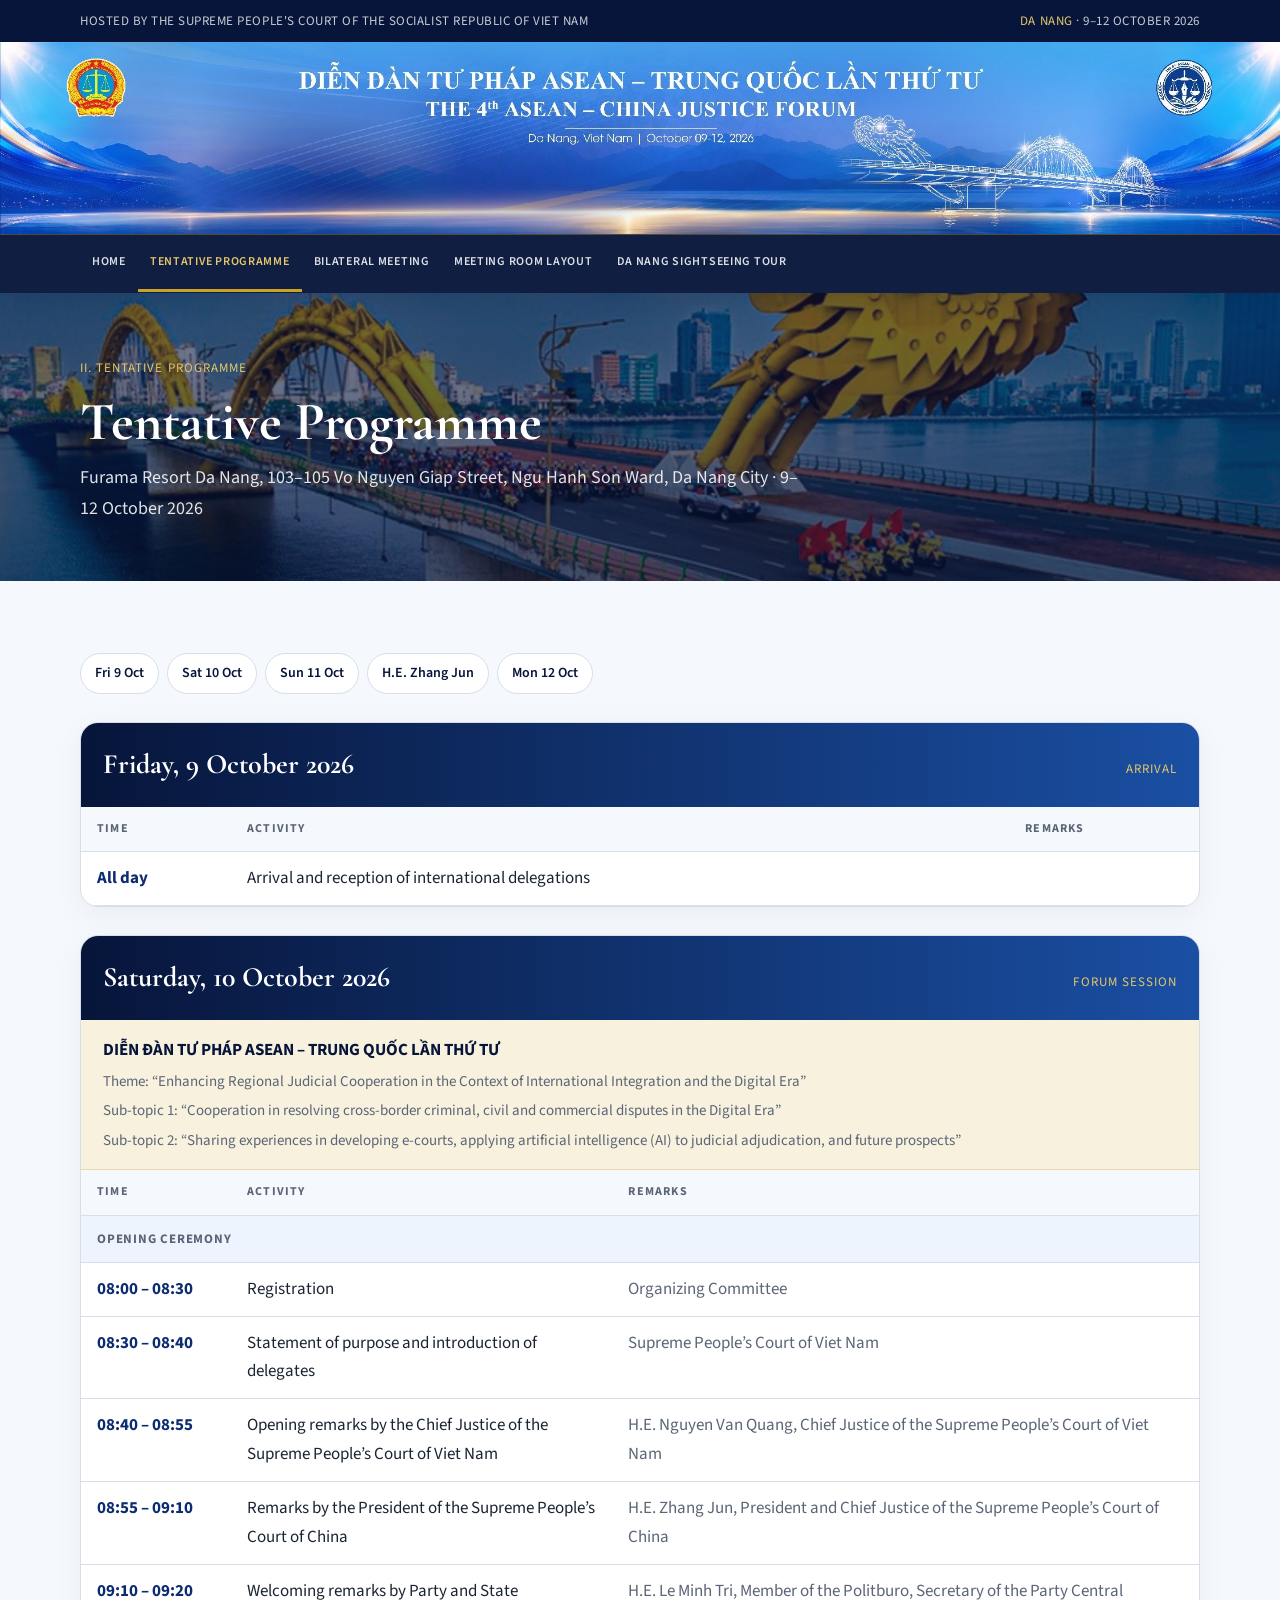
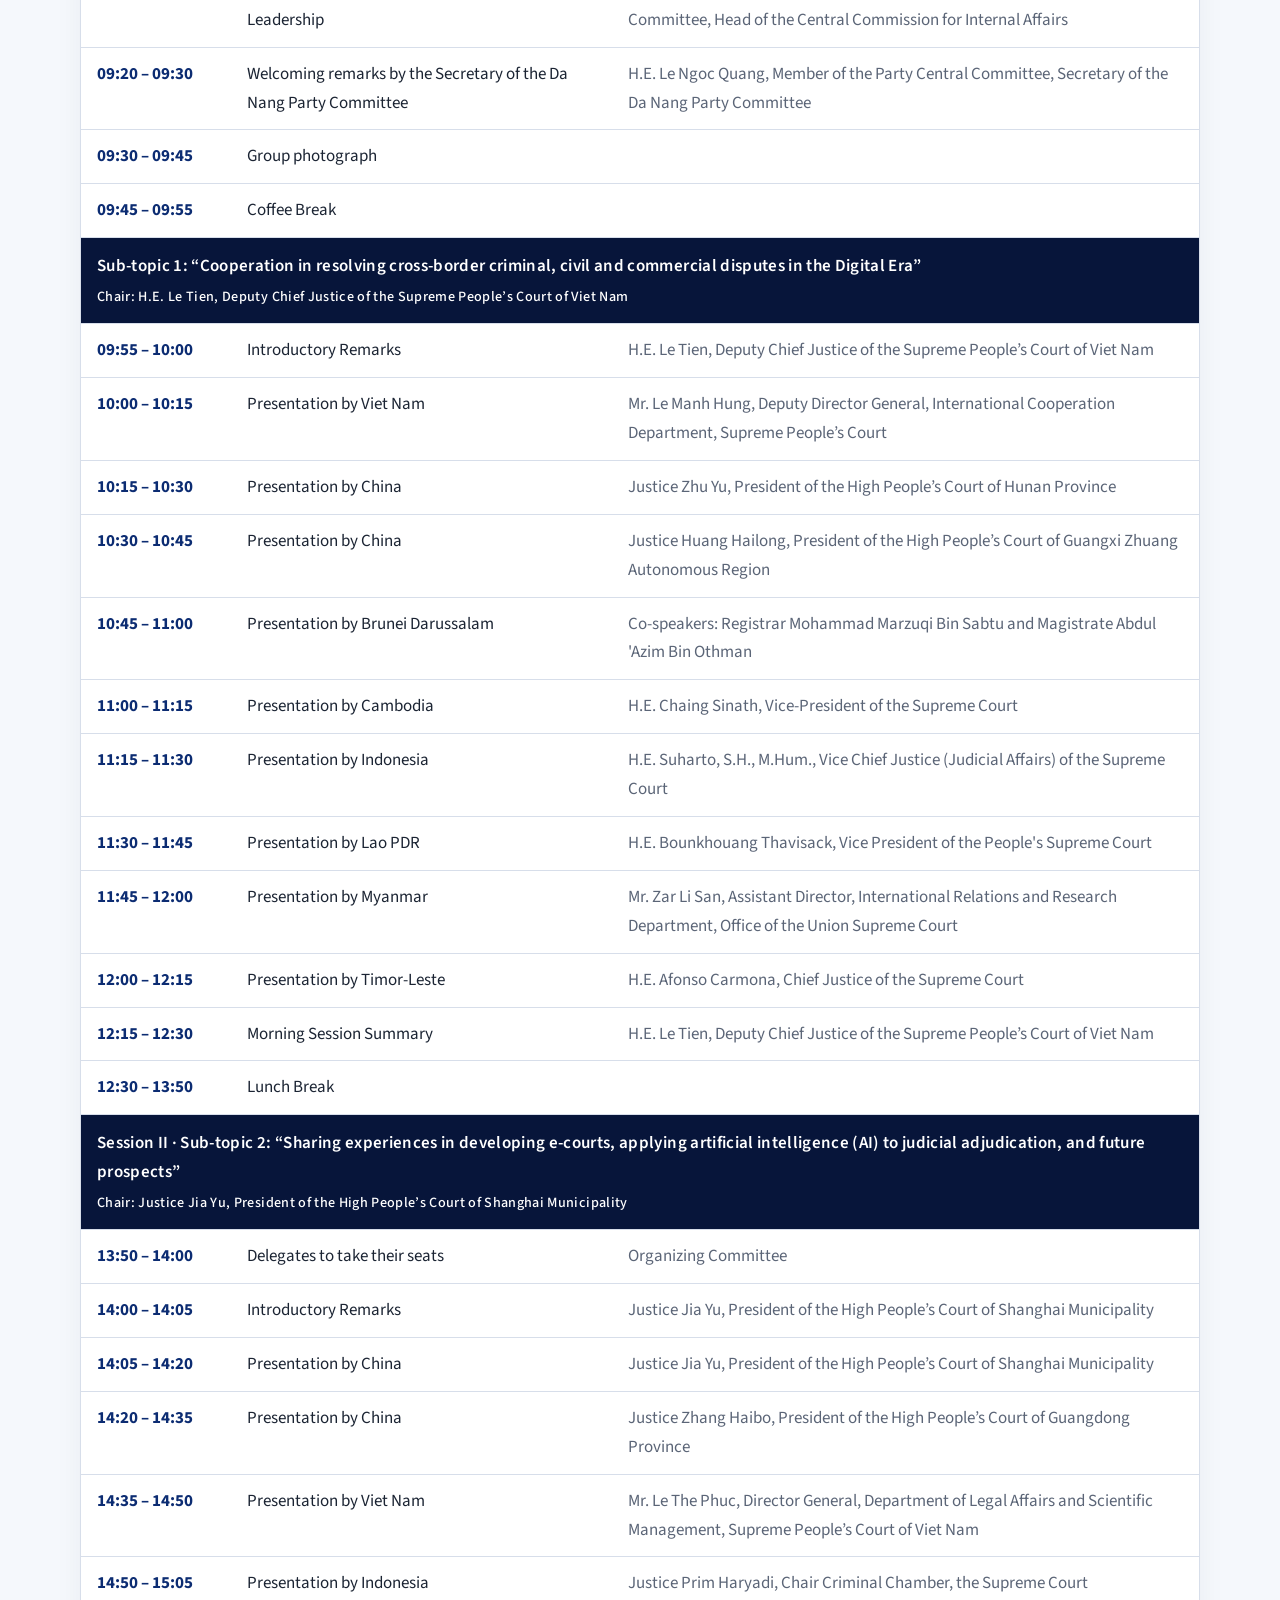
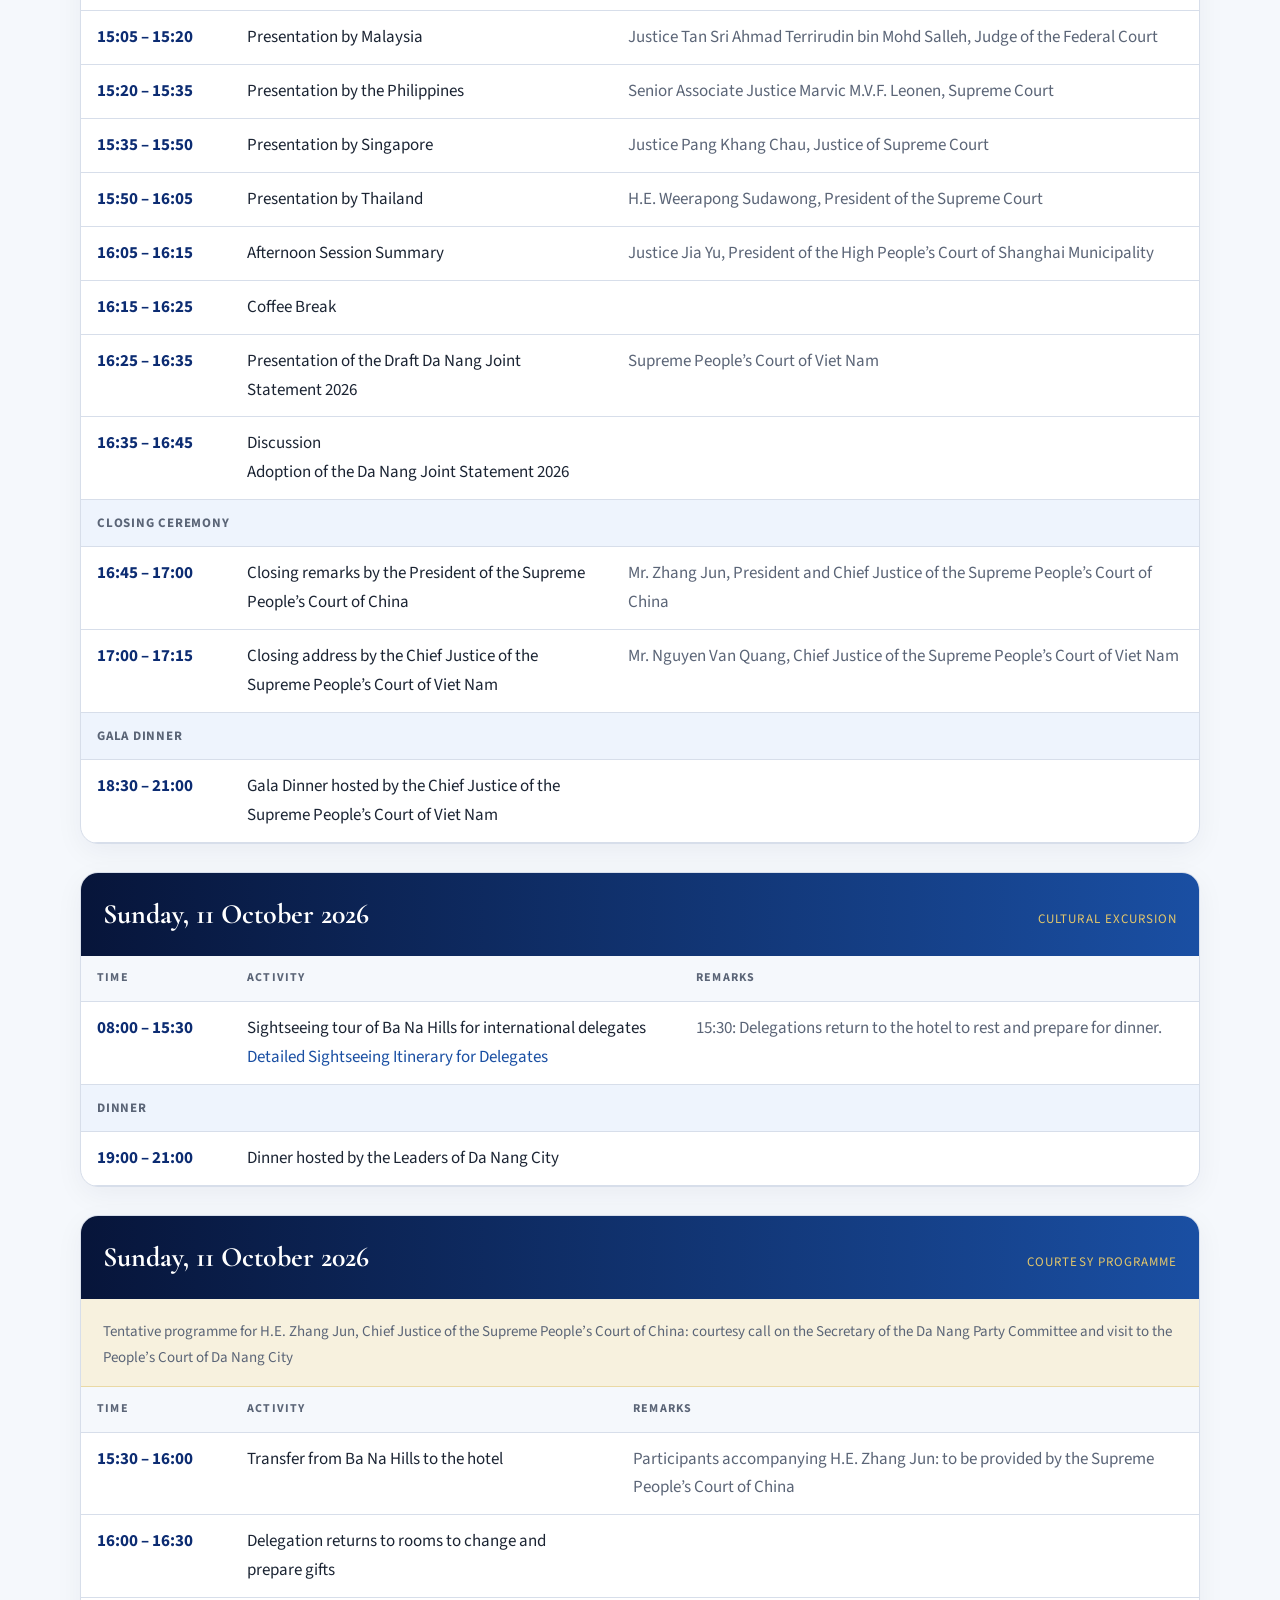
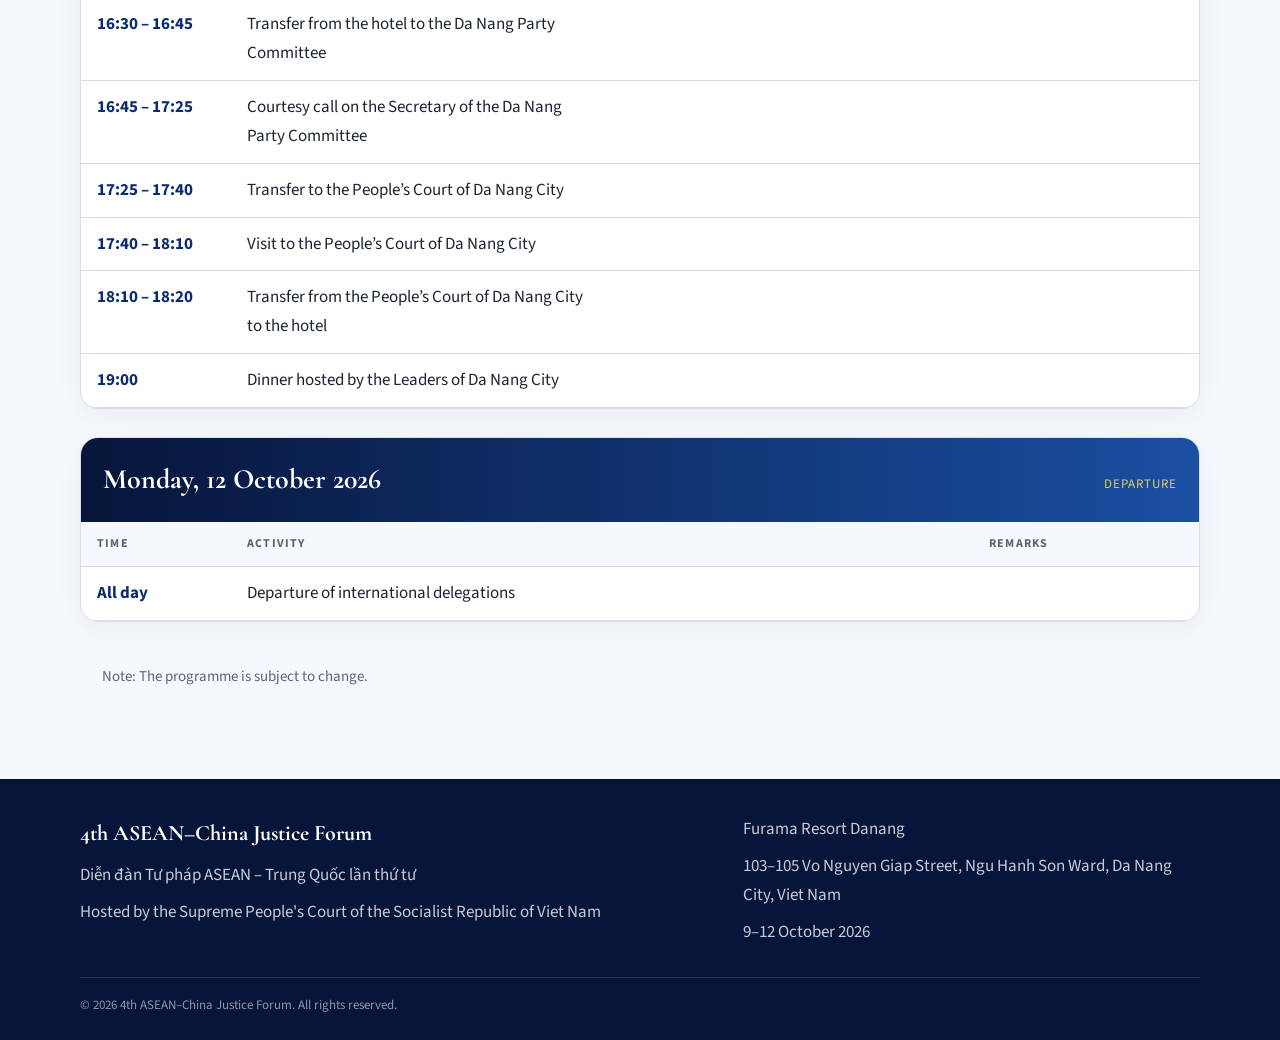
==== programme.html @ b916c9f0 "first git" ====
<!DOCTYPE html>
<html lang="en">

<head>
    <meta charset="UTF-8">
    <meta name="viewport" content="width=device-width, initial-scale=1.0">
    <title>Tentative Programme | 4th ASEAN–China Justice Forum</title>
    <meta name="description"
        content="Tentative programme of the 4th ASEAN–China Justice Forum, 9–12 October 2026, Furama Resort Danang.">
    <link rel="icon" href="assets/images/favicon.png">
    <link rel="apple-touch-icon" href="assets/images/apple-touch-icon.png">
    <link rel="preconnect" href="https://fonts.googleapis.com">
    <link rel="preconnect" href="https://fonts.gstatic.com" crossorigin>
    <link
        href="https://fonts.googleapis.com/css2?family=Cormorant+Garamond:wght@600;700&family=Source+Sans+3:wght@400;500;600;700&display=swap"
        rel="stylesheet">
    <link rel="stylesheet" href="assets/css/style.css?v=20260919b">
</head>

<body>
    <a class="skip-link" href="#content">Skip to content</a>
    <header class="site-header">
        <div class="wrap topbar">
            <div class="host">Hosted by the Supreme People's Court of the Socialist Republic of Viet Nam</div>
            <div class="when"><span>Da Nang</span> · 9–12 October 2026</div>
        </div>
        <a class="banner" href="index.html">
            <img src="assets/images/banner.jpg"
                alt="The 4th ASEAN–China Justice Forum — Da Nang, Viet Nam, 9–12 October 2026">
        </a>
    </header>
    <div class="nav-wrap">
        <div class="wrap nav-inner">
            <a class="brand" href="index.html">Justice Forum 2026</a>
            <button class="menu-btn" type="button" aria-expanded="false" aria-controls="site-nav">Menu</button>
            <nav id="site-nav" class="nav" aria-label="Main">
                <div class="drop">
                    <a href="index.html">Home</a>
                    <div class="drop-menu">
                        <a href="index.html#introduction">Introduction</a>
                        <a href="index.html#venue">Venue</a>
                    </div>
                </div>
                <a class="is-active" href="programme.html">Tentative Programme</a>
                <a href="bilateral-meeting.html">Bilateral Meeting</a>
                <a href="layout.html">Meeting Room Layout</a>
                <a href="sightseeing.html">Da Nang Sightseeing Tour</a>
            </nav>
        </div>
    </div>

    <section class="page-hero">
        <div class="wrap">
            <div class="crumbs">II. Tentative Programme</div>
            <h1>Tentative Programme</h1>
            <p>Furama Resort Da Nang, 103–105 Vo Nguyen Giap Street, Ngu Hanh Son Ward, Da Nang City · 9–12 October 2026
            </p>
        </div>
    </section>

    <main id="content" class="section alt">
        <div class="wrap">
            <nav class="day-nav" aria-label="Programme days">
                <a href="#day-9">Fri 9 Oct</a>
                <a href="#day-10">Sat 10 Oct</a>
                <a href="#day-11">Sun 11 Oct</a>
                <a href="#zhang-jun">H.E. Zhang Jun</a>
                <a href="#day-12">Mon 12 Oct</a>
            </nav>

            <article class="day-block" id="day-9">
                <div class="day-head">
                    <h3>Friday, 9 October 2026</h3>
                    <span>Arrival</span>
                </div>
                <table class="prog">
                    <thead>
                        <tr>
                            <th>Time</th>
                            <th>Activity</th>
                            <th>Remarks</th>
                        </tr>
                    </thead>
                    <tbody>
                        <tr>
                            <td>All day</td>
                            <td>Arrival and reception of international delegations</td>
                            <td></td>
                        </tr>
                    </tbody>
                </table>
            </article>

            <article class="day-block" id="day-10">
                <div class="day-head">
                    <h3>Saturday, 10 October 2026</h3>
                    <span>Forum Session</span>
                </div>
                <div class="forum-banner">
                    <p class="vn">DIỄN ĐÀN TƯ PHÁP ASEAN – TRUNG QUỐC LẦN THỨ TƯ</p>
                    <p class="en">Theme: “Enhancing Regional Judicial Cooperation in the Context of International
                        Integration and the Digital Era”</p>
                    <p class="en">Sub-topic 1: “Cooperation in resolving cross-border criminal, civil and commercial
                        disputes in the Digital Era”</p>
                    <p class="en">Sub-topic 2: “Sharing experiences in developing e-courts, applying artificial
                        intelligence (AI) to judicial adjudication, and future prospects”</p>
                </div>
                <table class="prog">
                    <thead>
                        <tr>
                            <th>Time</th>
                            <th>Activity</th>
                            <th>Remarks</th>
                        </tr>
                    </thead>
                    <tbody>
                        <tr class="ceremony">
                            <td colspan="3">Opening Ceremony</td>
                        </tr>
                        <tr>
                            <td>08:00 – 08:30</td>
                            <td>Registration</td>
                            <td>Organizing Committee</td>
                        </tr>
                        <tr>
                            <td>08:30 – 08:40</td>
                            <td>Statement of purpose and introduction of delegates</td>
                            <td>Supreme People’s Court of Viet Nam</td>
                        </tr>
                        <tr>
                            <td>08:40 – 08:55</td>
                            <td>Opening remarks by the Chief Justice of the Supreme People’s Court of Viet Nam</td>
                            <td>H.E. Nguyen Van Quang, Chief Justice of the Supreme People’s Court of Viet Nam</td>
                        </tr>
                        <tr>
                            <td>08:55 – 09:10</td>
                            <td>Remarks by the President of the Supreme People’s Court of China</td>
                            <td>H.E. Zhang Jun, President and Chief Justice of the Supreme People’s Court of China</td>
                        </tr>
                        <tr>
                            <td>09:10 – 09:20</td>
                            <td>Welcoming remarks by Party and State Leadership</td>
                            <td>H.E. Le Minh Tri, Member of the Politburo, Secretary of the Party Central Committee,
                                Head
                                of the Central Commission for Internal Affairs</td>
                        </tr>
                        <tr>
                            <td>09:20 – 09:30</td>
                            <td>Welcoming remarks by the Secretary of the Da Nang Party Committee</td>
                            <td>H.E. Le Ngoc Quang, Member of the Party Central Committee, Secretary of the Da Nang
                                Party
                                Committee</td>
                        </tr>
                        <tr>
                            <td>09:30 – 09:45</td>
                            <td>Group photograph</td>
                            <td></td>
                        </tr>
                        <tr>
                            <td>09:45 – 09:55</td>
                            <td>Coffee Break</td>
                            <td></td>
                        </tr>
                        <tr class="session-row">
                            <td colspan="3">
                                Sub-topic 1: “Cooperation in resolving cross-border criminal, civil and commercial
                                disputes in the Digital Era”
                                <small>Chair: H.E. Le Tien, Deputy Chief Justice of the Supreme People’s Court of Viet
                                    Nam</small>
                            </td>
                        </tr>
                        <tr>
                            <td>09:55 – 10:00</td>
                            <td>Introductory Remarks</td>
                            <td>H.E. Le Tien, Deputy Chief Justice of the Supreme People’s Court of Viet Nam</td>
                        </tr>
                        <tr>
                            <td>10:00 – 10:15</td>
                            <td>Presentation by Viet Nam</td>
                            <td>Mr. Le Manh Hung, Deputy Director General, International Cooperation Department, Supreme
                                People’s Court</td>
                        </tr>
                        <tr>
                            <td>10:15 – 10:30</td>
                            <td>Presentation by China</td>
                            <td>Justice Zhu Yu, President of the High People’s Court of Hunan Province</td>
                        </tr>
                        <tr>
                            <td>10:30 – 10:45</td>
                            <td>Presentation by China</td>
                            <td>Justice Huang Hailong, President of the High People’s Court of Guangxi Zhuang Autonomous
                                Region</td>
                        </tr>
                        <tr>
                            <td>10:45 – 11:00</td>
                            <td>Presentation by Brunei Darussalam</td>
                            <td>Co-speakers: Registrar Mohammad Marzuqi Bin Sabtu and Magistrate Abdul 'Azim Bin Othman
                            </td>
                        </tr>
                        <tr>
                            <td>11:00 – 11:15</td>
                            <td>Presentation by Cambodia</td>
                            <td>H.E. Chaing Sinath, Vice-President of the Supreme Court</td>
                        </tr>
                        <tr>
                            <td>11:15 – 11:30</td>
                            <td>Presentation by Indonesia</td>
                            <td>H.E. Suharto, S.H., M.Hum., Vice Chief Justice (Judicial Affairs) of the Supreme Court
                            </td>
                        </tr>
                        <tr>
                            <td>11:30 – 11:45</td>
                            <td>Presentation by Lao PDR</td>
                            <td>H.E. Bounkhouang Thavisack, Vice President of the People's Supreme Court</td>
                        </tr>
                        <tr>
                            <td>11:45 – 12:00</td>
                            <td>Presentation by Myanmar</td>
                            <td>Mr. Zar Li San, Assistant Director, International Relations and Research Department,
                                Office of the Union Supreme Court</td>
                        </tr>
                        <tr>
                            <td>12:00 – 12:15</td>
                            <td>Presentation by Timor-Leste</td>
                            <td>H.E. Afonso Carmona, Chief Justice of the Supreme Court</td>
                        </tr>
                        <tr>
                            <td>12:15 – 12:30</td>
                            <td>Morning Session Summary</td>
                            <td>H.E. Le Tien, Deputy Chief Justice of the Supreme People’s Court of Viet Nam</td>
                        </tr>
                        <tr>
                            <td>12:30 – 13:50</td>
                            <td>Lunch Break</td>
                            <td></td>
                        </tr>
                        <tr class="session-row">
                            <td colspan="3">
                                Session II · Sub-topic 2: “Sharing experiences in developing e-courts, applying
                                artificial intelligence (AI) to judicial adjudication, and future prospects”
                                <small>Chair: Justice Jia Yu, President of the High People’s Court of Shanghai
                                    Municipality</small>
                            </td>
                        </tr>
                        <tr>
                            <td>13:50 – 14:00</td>
                            <td>Delegates to take their seats</td>
                            <td>Organizing Committee</td>
                        </tr>
                        <tr>
                            <td>14:00 – 14:05</td>
                            <td>Introductory Remarks</td>
                            <td>Justice Jia Yu, President of the High People’s Court of Shanghai Municipality</td>
                        </tr>
                        <tr>
                            <td>14:05 – 14:20</td>
                            <td>Presentation by China</td>
                            <td>Justice Jia Yu, President of the High People’s Court of Shanghai Municipality</td>
                        </tr>
                        <tr>
                            <td>14:20 – 14:35</td>
                            <td>Presentation by China</td>
                            <td>Justice Zhang Haibo, President of the High People’s Court of Guangdong Province</td>
                        </tr>
                        <tr>
                            <td>14:35 – 14:50</td>
                            <td>Presentation by Viet Nam</td>
                            <td>Mr. Le The Phuc, Director General, Department of Legal Affairs and Scientific
                                Management,
                                Supreme People’s Court of Viet Nam</td>
                        </tr>
                        <tr>
                            <td>14:50 – 15:05</td>
                            <td>Presentation by Indonesia</td>
                            <td>Justice Prim Haryadi, Chair Criminal Chamber, the Supreme Court</td>
                        </tr>
                        <tr>
                            <td>15:05 – 15:20</td>
                            <td>Presentation by Malaysia</td>
                            <td>Justice Tan Sri Ahmad Terrirudin bin Mohd Salleh, Judge of the Federal Court</td>
                        </tr>
                        <tr>
                            <td>15:20 – 15:35</td>
                            <td>Presentation by the Philippines</td>
                            <td>Senior Associate Justice Marvic M.V.F. Leonen, Supreme Court</td>
                        </tr>
                        <tr>
                            <td>15:35 – 15:50</td>
                            <td>Presentation by Singapore</td>
                            <td>Justice Pang Khang Chau, Justice of Supreme Court</td>
                        </tr>
                        <tr>
                            <td>15:50 – 16:05</td>
                            <td>Presentation by Thailand</td>
                            <td>H.E. Weerapong Sudawong, President of the Supreme Court</td>
                        </tr>
                        <tr>
                            <td>16:05 – 16:15</td>
                            <td>Afternoon Session Summary</td>
                            <td>Justice Jia Yu, President of the High People’s Court of Shanghai Municipality</td>
                        </tr>
                        <tr>
                            <td>16:15 – 16:25</td>
                            <td>Coffee Break</td>
                            <td></td>
                        </tr>
                        <tr>
                            <td>16:25 – 16:35</td>
                            <td>Presentation of the Draft Da Nang Joint Statement 2026</td>
                            <td>Supreme People’s Court of Viet Nam</td>
                        </tr>
                        <tr>
                            <td>16:35 – 16:45</td>
                            <td>Discussion<br>Adoption of the Da Nang Joint Statement 2026</td>
                            <td></td>
                        </tr>
                        <tr class="ceremony">
                            <td colspan="3">Closing Ceremony</td>
                        </tr>
                        <tr>
                            <td>16:45 – 17:00</td>
                            <td>Closing remarks by the President of the Supreme People’s Court of China</td>
                            <td>Mr. Zhang Jun, President and Chief Justice of the Supreme People’s Court of China</td>
                        </tr>
                        <tr>
                            <td>17:00 – 17:15</td>
                            <td>Closing address by the Chief Justice of the Supreme People’s Court of Viet Nam</td>
                            <td>Mr. Nguyen Van Quang, Chief Justice of the Supreme People’s Court of Viet Nam</td>
                        </tr>
                        <tr class="ceremony">
                            <td colspan="3">Gala Dinner</td>
                        </tr>
                        <tr>
                            <td>18:30 – 21:00</td>
                            <td>Gala Dinner hosted by the Chief Justice of the Supreme People’s Court of Viet Nam</td>
                            <td></td>
                        </tr>
                    </tbody>
                </table>
            </article>

            <article class="day-block" id="day-11">
                <div class="day-head">
                    <h3>Sunday, 11 October 2026</h3>
                    <span>Cultural Excursion</span>
                </div>
                <table class="prog">
                    <thead>
                        <tr>
                            <th>Time</th>
                            <th>Activity</th>
                            <th>Remarks</th>
                        </tr>
                    </thead>
                    <tbody>
                        <tr>
                            <td>08:00 – 15:30</td>
                            <td>Sightseeing tour of Ba Na Hills for international delegates<br>
                                <a href="sightseeing.html">Detailed Sightseeing Itinerary for Delegates</a>
                            </td>
                            <td>15:30: Delegations return to the hotel to rest and prepare for dinner.</td>
                        </tr>
                        <tr class="ceremony">
                            <td colspan="3">Dinner</td>
                        </tr>
                        <tr>
                            <td>19:00 – 21:00</td>
                            <td>Dinner hosted by the Leaders of Da Nang City</td>
                            <td></td>
                        </tr>
                    </tbody>
                </table>
            </article>

            <article class="day-block" id="zhang-jun">
                <div class="day-head">
                    <h3>Sunday, 11 October 2026</h3>
                    <span>Courtesy programme</span>
                </div>
                <div class="forum-banner">
                    <p class="en">Tentative programme for H.E. Zhang Jun, Chief Justice of the Supreme People’s Court of
                        China: courtesy call on the Secretary of the Da Nang Party Committee and visit to the People’s
                        Court of Da Nang City</p>
                </div>
                <table class="prog">
                    <thead>
                        <tr>
                            <th>Time</th>
                            <th>Activity</th>
                            <th>Remarks</th>
                        </tr>
                    </thead>
                    <tbody>
                        <tr>
                            <td>15:30 – 16:00</td>
                            <td>Transfer from Ba Na Hills to the hotel</td>
                            <td>Participants accompanying H.E. Zhang Jun: to be provided by the Supreme People’s Court
                                of
                                China</td>
                        </tr>
                        <tr>
                            <td>16:00 – 16:30</td>
                            <td>Delegation returns to rooms to change and prepare gifts</td>
                            <td></td>
                        </tr>
                        <tr>
                            <td>16:30 – 16:45</td>
                            <td>Transfer from the hotel to the Da Nang Party Committee</td>
                            <td></td>
                        </tr>
                        <tr>
                            <td>16:45 – 17:25</td>
                            <td>Courtesy call on the Secretary of the Da Nang Party Committee</td>
                            <td></td>
                        </tr>
                        <tr>
                            <td>17:25 – 17:40</td>
                            <td>Transfer to the People’s Court of Da Nang City</td>
                            <td></td>
                        </tr>
                        <tr>
                            <td>17:40 – 18:10</td>
                            <td>Visit to the People’s Court of Da Nang City</td>
                            <td></td>
                        </tr>
                        <tr>
                            <td>18:10 – 18:20</td>
                            <td>Transfer from the People’s Court of Da Nang City to the hotel</td>
                            <td></td>
                        </tr>
                        <tr>
                            <td>19:00</td>
                            <td>Dinner hosted by the Leaders of Da Nang City</td>
                            <td></td>
                        </tr>
                    </tbody>
                </table>
            </article>

            <article class="day-block" id="day-12">
                <div class="day-head">
                    <h3>Monday, 12 October 2026</h3>
                    <span>Departure</span>
                </div>
                <table class="prog">
                    <thead>
                        <tr>
                            <th>Time</th>
                            <th>Activity</th>
                            <th>Remarks</th>
                        </tr>
                    </thead>
                    <tbody>
                        <tr>
                            <td>All day</td>
                            <td>Departure of international delegations</td>
                            <td></td>
                        </tr>
                    </tbody>
                </table>
            </article>
            <p class="note">Note: The programme is subject to change.</p>
        </div>
    </main>

    <footer class="site-footer">
        <div class="wrap">
            <div>
                <h4>4th ASEAN–China Justice Forum</h4>
                <p>Diễn đàn Tư pháp ASEAN – Trung Quốc lần thứ tư</p>
                <p>Hosted by the Supreme People's Court of the Socialist Republic of Viet Nam</p>
            </div>
            <div>
                <p>Furama Resort Danang</p>
                <p>103–105 Vo Nguyen Giap Street, Ngu Hanh Son Ward, Da Nang City, Viet Nam</p>
                <p>9–12 October 2026</p>
            </div>
        </div>
        <div class="wrap copyright">© 2026 4th ASEAN–China Justice Forum. All rights reserved.</div>
    </footer>
    <script src="assets/js/main.js?v=20260916"></script>
</body>

</html>
---- assets/css/style.css ----
:root {
    --navy: #07153a;
    --navy-2: #0c2c72;
    --blue: #1a4fa3;
    --blue-soft: #e8f0fb;
    --gold: #c9a227;
    --gold-2: #e4c76a;
    --ink: #1b2433;
    --muted: #5b6577;
    --line: #d7deea;
    --paper: #f5f8fc;
    --white: #ffffff;
    --shadow: 0 12px 40px rgba(7, 21, 58, 0.1);
    --radius: 16px;
    --header-h: 72px;
    --font: "Source Sans 3", "Segoe UI", sans-serif;
    --serif: "Cormorant Garamond", "Times New Roman", serif;
}

*,
*::before,
*::after {
    box-sizing: border-box;
}

html {
    scroll-behavior: smooth;
}

body {
    margin: 0;
    color: var(--ink);
    font-family: var(--font);
    font-size: 17px;
    line-height: 1.7;
    background: var(--white);
}

img {
    max-width: 100%;
    height: auto;
    display: block;
}

a {
    color: var(--blue);
    text-decoration: none;
}

a:hover {
    color: var(--navy-2);
}

.skip-link {
    position: absolute;
    left: -999px;
    top: 8px;
    background: var(--gold);
    color: var(--navy);
    padding: 8px 14px;
    z-index: 1000;
}

.skip-link:focus {
    left: 8px;
}

.wrap {
    width: min(1120px, calc(100% - 40px));
    margin: 0 auto;
}

/* Header */
.site-header {
    background: var(--navy);
    color: var(--white);
}

.topbar {
    display: flex;
    justify-content: space-between;
    align-items: center;
    gap: 12px 24px;
    padding: 10px 0;
    font-size: 13px;
    letter-spacing: 0.04em;
    text-transform: uppercase;
    color: rgba(255, 255, 255, 0.78);
    flex-wrap: wrap;
}

.topbar .host {
    min-width: 0;
}

.topbar .when {
    white-space: nowrap;
    flex-shrink: 0;
}

.topbar span {
    color: var(--gold-2);
}

.banner {
    display: block;
    width: 100%;
    background: #0a2a6e;
}

.banner img {
    width: 100%;
    height: auto;
    object-fit: cover;
}

.nav-wrap {
    position: sticky;
    top: 0;
    z-index: 50;
    background: rgba(7, 21, 58, 0.96);
    backdrop-filter: blur(12px);
    border-top: 1px solid rgba(201, 162, 39, 0.35);
    box-shadow: 0 8px 24px rgba(7, 21, 58, 0.18);
}

.nav-inner {
    display: flex;
    align-items: center;
    justify-content: space-between;
    min-height: 58px;
}

.brand {
    display: none;
    color: var(--white);
    font-family: var(--serif);
    font-size: 18px;
    font-weight: 700;
    letter-spacing: 0.02em;
}

.nav {
    display: flex;
    align-items: stretch;
    flex-wrap: wrap;
    gap: 0;
    width: 100%;
}

.nav a,
.nav .drop>span {
    display: flex;
    align-items: center;
    color: rgba(255, 255, 255, 0.86);
    font-size: 12px;
    font-weight: 600;
    letter-spacing: 0.06em;
    text-transform: uppercase;
    padding: 16px 12px;
    border-bottom: 3px solid transparent;
    cursor: pointer;
    white-space: nowrap;
}

.nav>a:hover,
.nav .drop:hover>a,
.nav .drop:hover>span,
.nav>a.is-active,
.nav .drop>a.is-active {
    color: var(--gold-2);
    border-bottom-color: var(--gold);
}

.drop {
    position: relative;
}

.drop-menu {
    display: none;
    position: absolute;
    top: 100%;
    left: 0;
    min-width: 220px;
    background: var(--white);
    box-shadow: var(--shadow);
    border-radius: 0 0 10px 10px;
    overflow: hidden;
}

.drop:hover .drop-menu,
.drop:focus-within .drop-menu {
    display: block;
}

.drop-menu a {
    color: var(--navy);
    border-bottom: 1px solid var(--line);
    padding: 12px 16px;
    letter-spacing: 0.06em;
}

.drop-menu a:hover {
    background: var(--blue-soft);
    color: var(--navy-2);
    border-bottom-color: var(--line);
}

.menu-btn {
    display: none;
    background: transparent;
    border: 1px solid rgba(255, 255, 255, 0.25);
    color: var(--white);
    border-radius: 8px;
    padding: 8px 12px;
    font: inherit;
    font-size: 13px;
    letter-spacing: 0.08em;
    text-transform: uppercase;
}

/* Hero strip on inner pages */
.page-hero {
    background:
        linear-gradient(180deg, rgba(7, 21, 58, 0.55), rgba(7, 21, 58, 0.72)),
        url("../images/venue-1.jpg") center/cover no-repeat;
    color: var(--white);
    padding: 64px 0 56px;
}

.page-hero.venue-hero {
    background:
        linear-gradient(180deg, rgba(7, 21, 58, 0.5), rgba(7, 21, 58, 0.7)),
        url("../images/venue-2.jpg") center/cover no-repeat;
}

.page-hero h1 {
    font-family: var(--serif);
    font-size: clamp(34px, 5vw, 54px);
    font-weight: 700;
    margin: 0 0 10px;
    line-height: 1.15;
}

.page-hero p {
    margin: 0;
    max-width: 720px;
    font-size: 18px;
    color: rgba(255, 255, 255, 0.88);
}

.crumbs {
    font-size: 13px;
    letter-spacing: 0.08em;
    text-transform: uppercase;
    color: var(--gold-2);
    margin-bottom: 12px;
}

/* Sections */
.section {
    padding: 72px 0;
    scroll-margin-top: 72px;
}

.section.alt {
    background: var(--paper);
}

.kicker {
    color: var(--gold);
    font-size: 13px;
    font-weight: 700;
    letter-spacing: 0.16em;
    text-transform: uppercase;
    margin: 0 0 10px;
}

h2 {
    font-family: var(--serif);
    font-size: clamp(30px, 4vw, 42px);
    line-height: 1.2;
    margin: 0 0 18px;
    color: var(--navy);
}

h3 {
    font-family: var(--serif);
    font-size: 26px;
    margin: 0 0 10px;
    color: var(--navy-2);
}

.lead {
    font-size: 19px;
    color: var(--muted);
    max-width: 780px;
}

.theme-box {
    margin: 28px 0;
    padding: 22px 26px;
    border-left: 4px solid var(--gold);
    background: linear-gradient(90deg, #f7f1de, var(--white));
}

.theme-box strong {
    display: block;
    font-size: 13px;
    letter-spacing: 0.12em;
    text-transform: uppercase;
    color: var(--gold);
    margin-bottom: 6px;
}

.theme-box p {
    margin: 0;
    font-family: var(--serif);
    font-size: 26px;
    line-height: 1.35;
    color: var(--navy);
}

.facts {
    display: grid;
    grid-template-columns: repeat(3, 1fr);
    gap: 16px;
    margin: 36px 0 8px;
}

.fact {
    background: var(--white);
    border: 1px solid var(--line);
    border-radius: var(--radius);
    padding: 20px 22px;
    box-shadow: 0 8px 24px rgba(7, 21, 58, 0.04);
}

.fact small {
    display: block;
    color: var(--gold);
    font-weight: 700;
    letter-spacing: 0.1em;
    text-transform: uppercase;
    font-size: 12px;
    margin-bottom: 6px;
}

.fact b {
    color: var(--navy);
    font-size: 18px;
}

.sessions {
    display: grid;
    grid-template-columns: 1fr 1fr;
    gap: 20px;
    margin-top: 28px;
}

.session-card {
    background: var(--white);
    border-radius: var(--radius);
    padding: 24px;
    border: 1px solid var(--line);
    box-shadow: var(--shadow);
}

.session-card .num {
    width: 42px;
    height: 42px;
    border-radius: 50%;
    background: var(--navy);
    color: var(--gold-2);
    display: grid;
    place-items: center;
    font-weight: 700;
    margin-bottom: 14px;
}

.prose p {
    margin: 0 0 16px;
}

.prose p:last-child {
    margin-bottom: 0;
}

/* Photos */
.photo-grid {
    display: grid;
    grid-template-columns: 1.1fr 0.9fr;
    gap: 18px;
    margin-top: 28px;
}

.photo {
    position: relative;
    overflow: hidden;
    border-radius: var(--radius);
    min-height: 280px;
    background: #123;
}

.photo img {
    width: 100%;
    height: 100%;
    object-fit: cover;
    min-height: 320px;
}

.photo figcaption {
    position: absolute;
    left: 0;
    right: 0;
    bottom: 0;
    padding: 28px 18px 16px;
    background: linear-gradient(transparent, rgba(7, 21, 58, 0.82));
    color: var(--white);
    font-size: 14px;
}

.venue-meta {
    display: grid;
    grid-template-columns: 1fr 1fr;
    gap: 28px;
    align-items: start;
}

.map-frame {
    border: 0;
    width: 100%;
    height: 320px;
    border-radius: var(--radius);
    box-shadow: var(--shadow);
}

/* Programme */
.day-nav {
    display: flex;
    flex-wrap: wrap;
    gap: 8px;
    margin: 0 0 28px;
}

.day-nav a {
    background: var(--white);
    border: 1px solid var(--line);
    color: var(--navy);
    border-radius: 999px;
    padding: 8px 14px;
    font-size: 14px;
    font-weight: 600;
}

.day-nav a:hover,
.day-nav a.is-on {
    background: var(--navy);
    color: var(--white);
    border-color: var(--navy);
}

.day-block {
    background: var(--white);
    border: 1px solid var(--line);
    border-radius: 18px;
    overflow-x: auto;
    margin-bottom: 28px;
    box-shadow: 0 8px 28px rgba(7, 21, 58, 0.05);
    scroll-margin-top: 80px;
}

.day-head {
    background: linear-gradient(90deg, var(--navy), var(--blue));
    color: var(--white);
    padding: 18px 22px;
    display: flex;
    justify-content: space-between;
    gap: 12px;
    align-items: baseline;
}

.day-head h3 {
    color: var(--white);
    margin: 0;
    font-size: 28px;
}

.day-head span {
    color: var(--gold-2);
    font-size: 13px;
    letter-spacing: 0.08em;
    text-transform: uppercase;
}

.forum-banner {
    background: #f7f1de;
    padding: 16px 22px;
    border-bottom: 1px solid #ead9a4;
}

.forum-banner .vn {
    margin: 0;
    font-weight: 700;
    color: var(--navy);
}

.forum-banner .en {
    margin: 4px 0 0;
    color: var(--muted);
    font-size: 15px;
}

.prog {
    width: 100%;
    border-collapse: collapse;
}

.prog th,
.prog td {
    text-align: left;
    vertical-align: top;
    padding: 12px 16px;
    border-bottom: 1px solid var(--line);
}

.prog th {
    background: var(--paper);
    font-size: 12px;
    letter-spacing: 0.1em;
    text-transform: uppercase;
    color: var(--muted);
}

.prog td:first-child {
    width: 150px;
    white-space: nowrap;
    font-weight: 700;
    color: var(--navy-2);
}

.prog td:last-child {
    color: var(--muted);
    width: auto;
    text-wrap: wrap;
}


.prog .session-row td,
.prog .session-row td:first-child,
.prog .session-row td:last-child {
    background: var(--navy);
    color: #fff;
    font-weight: 600;
    letter-spacing: 0.02em;
    padding: 14px 16px;
}

.prog .session-row small {
    display: block;
    font-weight: 500;
    color: #fff;
    margin-top: 4px;
}

.ceremony td {
    background: #eef4fd;
    color: var(--navy);
    font-weight: 700;
    letter-spacing: 0.06em;
    text-transform: uppercase;
    font-size: 13px;
}

.note {
    margin: 0;
    padding: 14px 22px 18px;
    color: var(--muted);
    font-size: 15px;
}

.empty-state {
    text-align: center;
    background: var(--white);
    border: 1px dashed var(--line);
    border-radius: 18px;
    padding: 56px 24px;
}

.empty-state h3 {
    margin-bottom: 8px;
}

.tour-list {
    display: grid;
    gap: 14px;
    margin: 24px 0 0;
    padding: 0;
    list-style: none;
}

.tour-list li {
    display: grid;
    grid-template-columns: 160px 1fr;
    gap: 16px;
    background: var(--white);
    border: 1px solid var(--line);
    border-radius: 12px;
    padding: 16px 18px;
}

.tour-list time {
    font-weight: 700;
    color: var(--navy-2);
}

.option-grid {
    display: grid;
    grid-template-columns: 1fr 1fr;
    gap: 22px;
    margin-top: 28px;
}

.option-card {
    background: var(--white);
    border: 1px solid var(--line);
    border-radius: 18px;
    overflow: hidden;
    box-shadow: 0 8px 28px rgba(7, 21, 58, 0.05);
}

.option-card header {
    background: linear-gradient(90deg, var(--navy), var(--blue));
    color: var(--white);
    padding: 20px 22px;
}

.option-card header h3 {
    margin: 0 0 6px;
    color: var(--white);
    font-size: 26px;
}

.option-card header p {
    margin: 0;
    color: var(--gold-2);
    font-size: 14px;
    letter-spacing: 0.04em;
    text-transform: uppercase;
}

.stop-list {
    list-style: none;
    margin: 0;
    padding: 8px 0 16px;
}

.stop-list li {
    padding: 16px 22px;
    border-bottom: 1px solid var(--line);
}

.stop-list li:last-child {
    border-bottom: 0;
}

.stop-list time {
    display: block;
    font-size: 12px;
    font-weight: 700;
    letter-spacing: 0.08em;
    text-transform: uppercase;
    color: var(--gold);
    margin-bottom: 4px;
}

.stop-list h4 {
    margin: 0 0 6px;
    font-family: var(--serif);
    font-size: 20px;
    color: var(--navy);
}

.stop-list p {
    margin: 0;
    color: var(--muted);
    font-size: 15.5px;
}

.note-box {
    margin: 24px 0 0;
    padding: 16px 20px;
    border-left: 4px solid var(--gold);
    background: #f7f1de;
    border-radius: 0 12px 12px 0;
}

.note-box strong {
    display: block;
    color: var(--navy);
    font-size: 12px;
    letter-spacing: 0.1em;
    text-transform: uppercase;
    margin-bottom: 4px;
}

.note-box p {
    margin: 0;
    color: var(--ink);
}

.image-slot {
    margin: 22px 0 0;
}

.image-slot__box {
    min-height: 240px;
    border: 2px dashed var(--line);
    border-radius: var(--radius);
    background: repeating-linear-gradient(-45deg, #f8fafc, #f8fafc 12px, #eef3f9 12px, #eef3f9 24px);
    display: flex;
    flex-direction: column;
    align-items: center;
    justify-content: center;
    text-align: center;
    color: var(--muted);
    padding: 28px 16px;
}

.image-slot__box span {
    font-weight: 700;
    color: var(--navy-2);
}

.image-slot__box small {
    display: block;
    margin-top: 6px;
    font-size: 13px;
}

.image-slot figcaption {
    margin-top: 10px;
    font-size: 14px;
    color: var(--muted);
}

.map-block {
    display: grid;
    grid-template-columns: 1fr;
    gap: 16px;
    margin-top: 22px;
}

.map-block iframe {
    width: 100%;
    height: 380px;
    border: 0;
    border-radius: var(--radius);
    box-shadow: var(--shadow);
}

.map-actions {
    margin-top: 10px;
    font-size: 14px;
}

.itin-wrap {
    padding: 0 22px 22px;
    overflow-x: auto;
}

.itin {
    --itin: #0d9ed5;
    --itin-cell: #95ddf6;
    --itin-text: #001e4f;
    --itin-line: #0b7eb0;
    width: 100%;
    min-width: 720px;
    border-collapse: collapse;
    background: var(--itin-cell);
    border: 1px solid var(--itin-line);
}

.itin th,
.itin td {
    text-align: left;
    vertical-align: middle;
    padding: 14px 16px;
    border: 1px solid var(--itin-line);
    font-size: 15px;
    line-height: 1.45;
    color: var(--itin-text);
    background: var(--itin-cell);
}

.itin th {
    background: var(--itin);
    color: #fff;
    font-size: 14px;
    font-weight: 700;
    letter-spacing: 0.04em;
    text-transform: uppercase;
}

.itin th:nth-child(1),
.itin td:nth-child(1) {
    width: 22%;
}

.itin td:nth-child(1) {
    background: var(--itin);
    color: #fff;
    font-weight: 700;
    text-transform: uppercase;
    letter-spacing: 0.02em;
}

.itin td:nth-child(2) {
    width: 92px;
    font-weight: 700;
    white-space: normal;
}

.itin td:nth-child(3) {
    vertical-align: middle;
}

.itin td:nth-child(4) {
    width: 22%;
    font-weight: 600;
}

/* Footer */
.site-footer {
    background: var(--navy);
    color: rgba(255, 255, 255, 0.78);
    padding: 36px 0 24px;
}

.site-footer .wrap {
    display: grid;
    grid-template-columns: 1.4fr 1fr;
    gap: 24px;
    align-items: start;
}

.site-footer h4 {
    margin: 0 0 8px;
    color: var(--white);
    font-family: var(--serif);
    font-size: 22px;
}

.site-footer p {
    margin: 0 0 8px;
}

.copyright {
    margin-top: 22px;
    padding-top: 16px;
    border-top: 1px solid rgba(255, 255, 255, 0.12);
    font-size: 13px;
    color: rgba(255, 255, 255, 0.55);
}

@media (max-width: 720px) {
    .topbar {
        flex-direction: column;
        align-items: flex-start;
        gap: 4px;
        letter-spacing: 0.02em;
    }

    .brand {
        display: block;
    }

    .menu-btn {
        display: inline-flex;
    }

    .nav {
        display: none;
        flex-direction: column;
        position: absolute;
        left: 0;
        right: 0;
        top: 58px;
        background: #07153a;
        padding: 8px 0 16px;
    }

    .nav.is-open {
        display: flex;
    }

    .drop-menu {
        position: static;
        display: block;
        background: transparent;
        box-shadow: none;
    }

    .drop-menu a {
        color: rgba(255, 255, 255, 0.8);
        border-bottom: 0;
        padding-left: 28px;
    }

    .facts,
    .sessions,
    .photo-grid,
    .venue-meta,
    .option-grid,
    .site-footer .wrap {
        grid-template-columns: 1fr;
    }

    .itin td:nth-child(2) {
        white-space: normal;
    }

    .tour-list li {
        grid-template-columns: 1fr;
    }

    .prog td:first-child {
        white-space: normal;
        width: auto;
    }

    .section {
        padding: 48px 0;
    }
}

@media print {

    .site-header,
    .nav-wrap,
    .page-hero,
    .site-footer,
    .day-nav,
    .menu-btn {
        display: none !important;
    }

    .day-block {
        break-inside: avoid;
        box-shadow: none;
    }
}
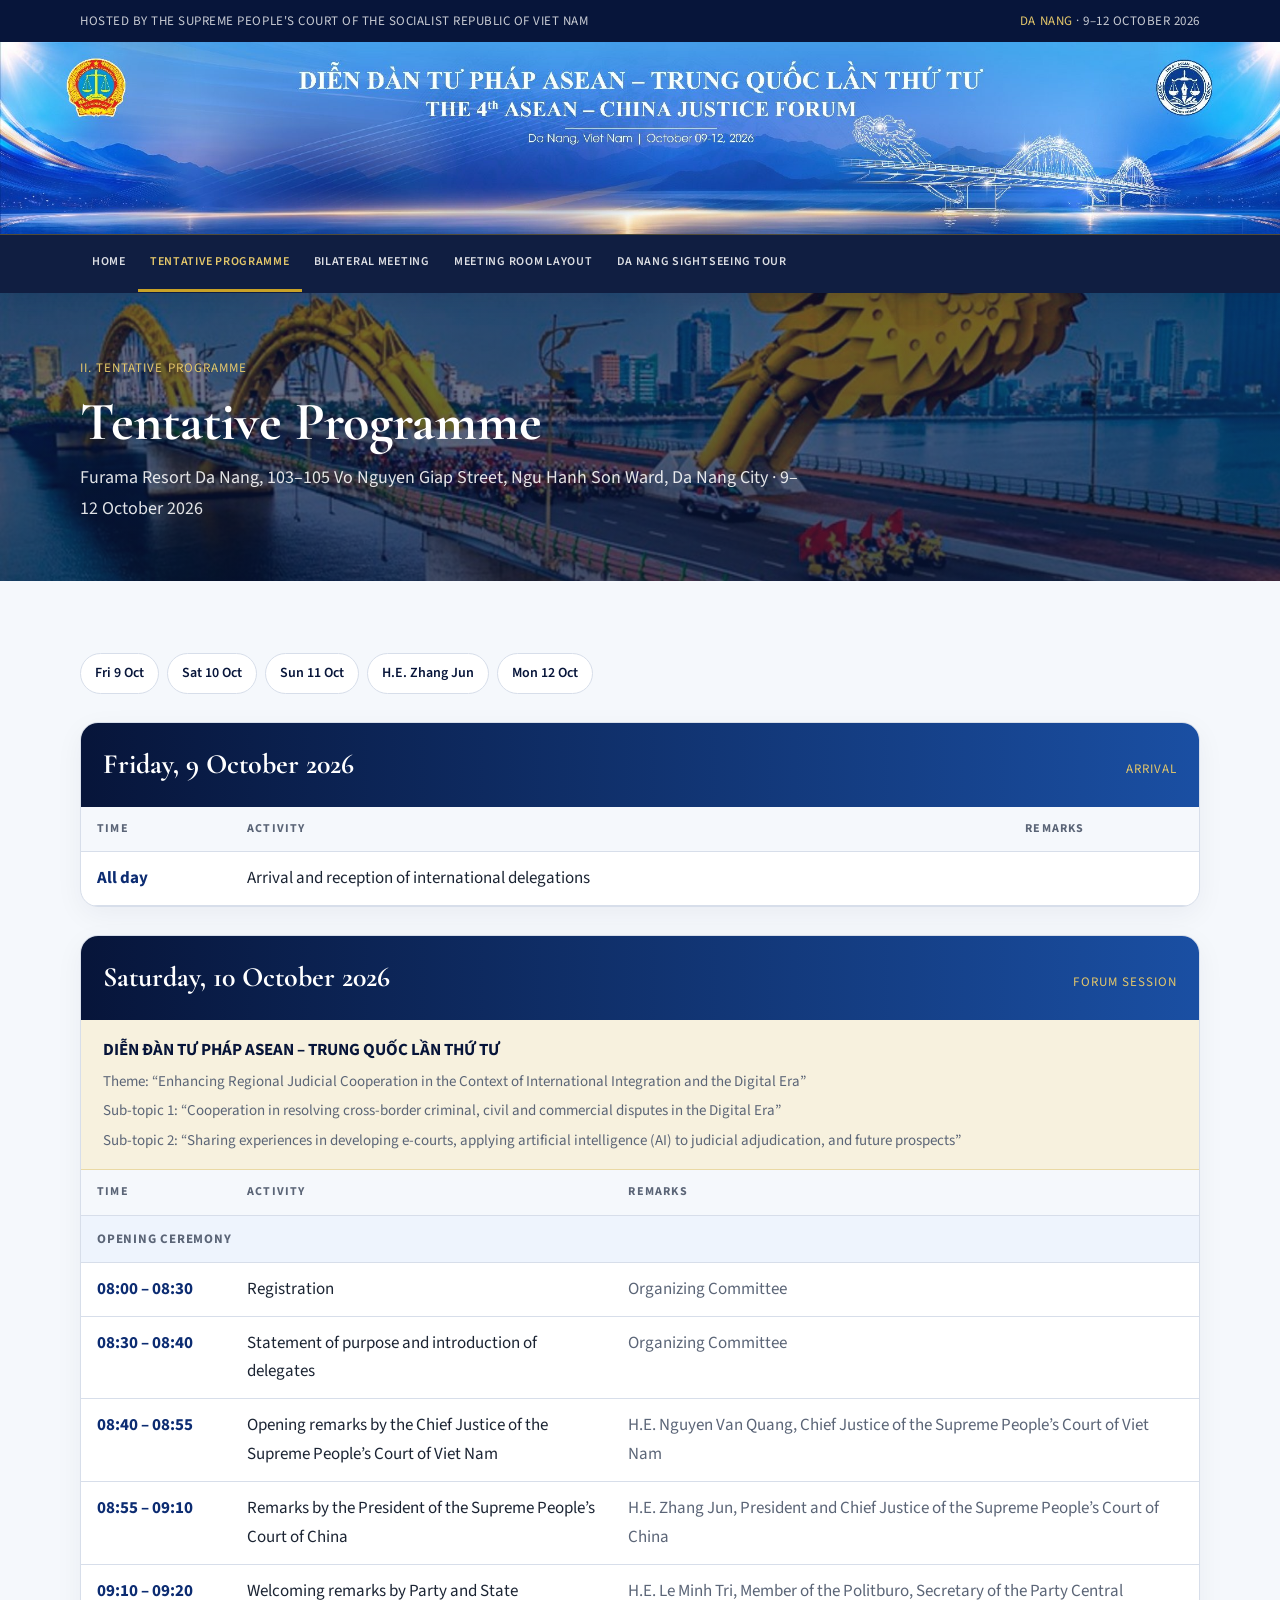
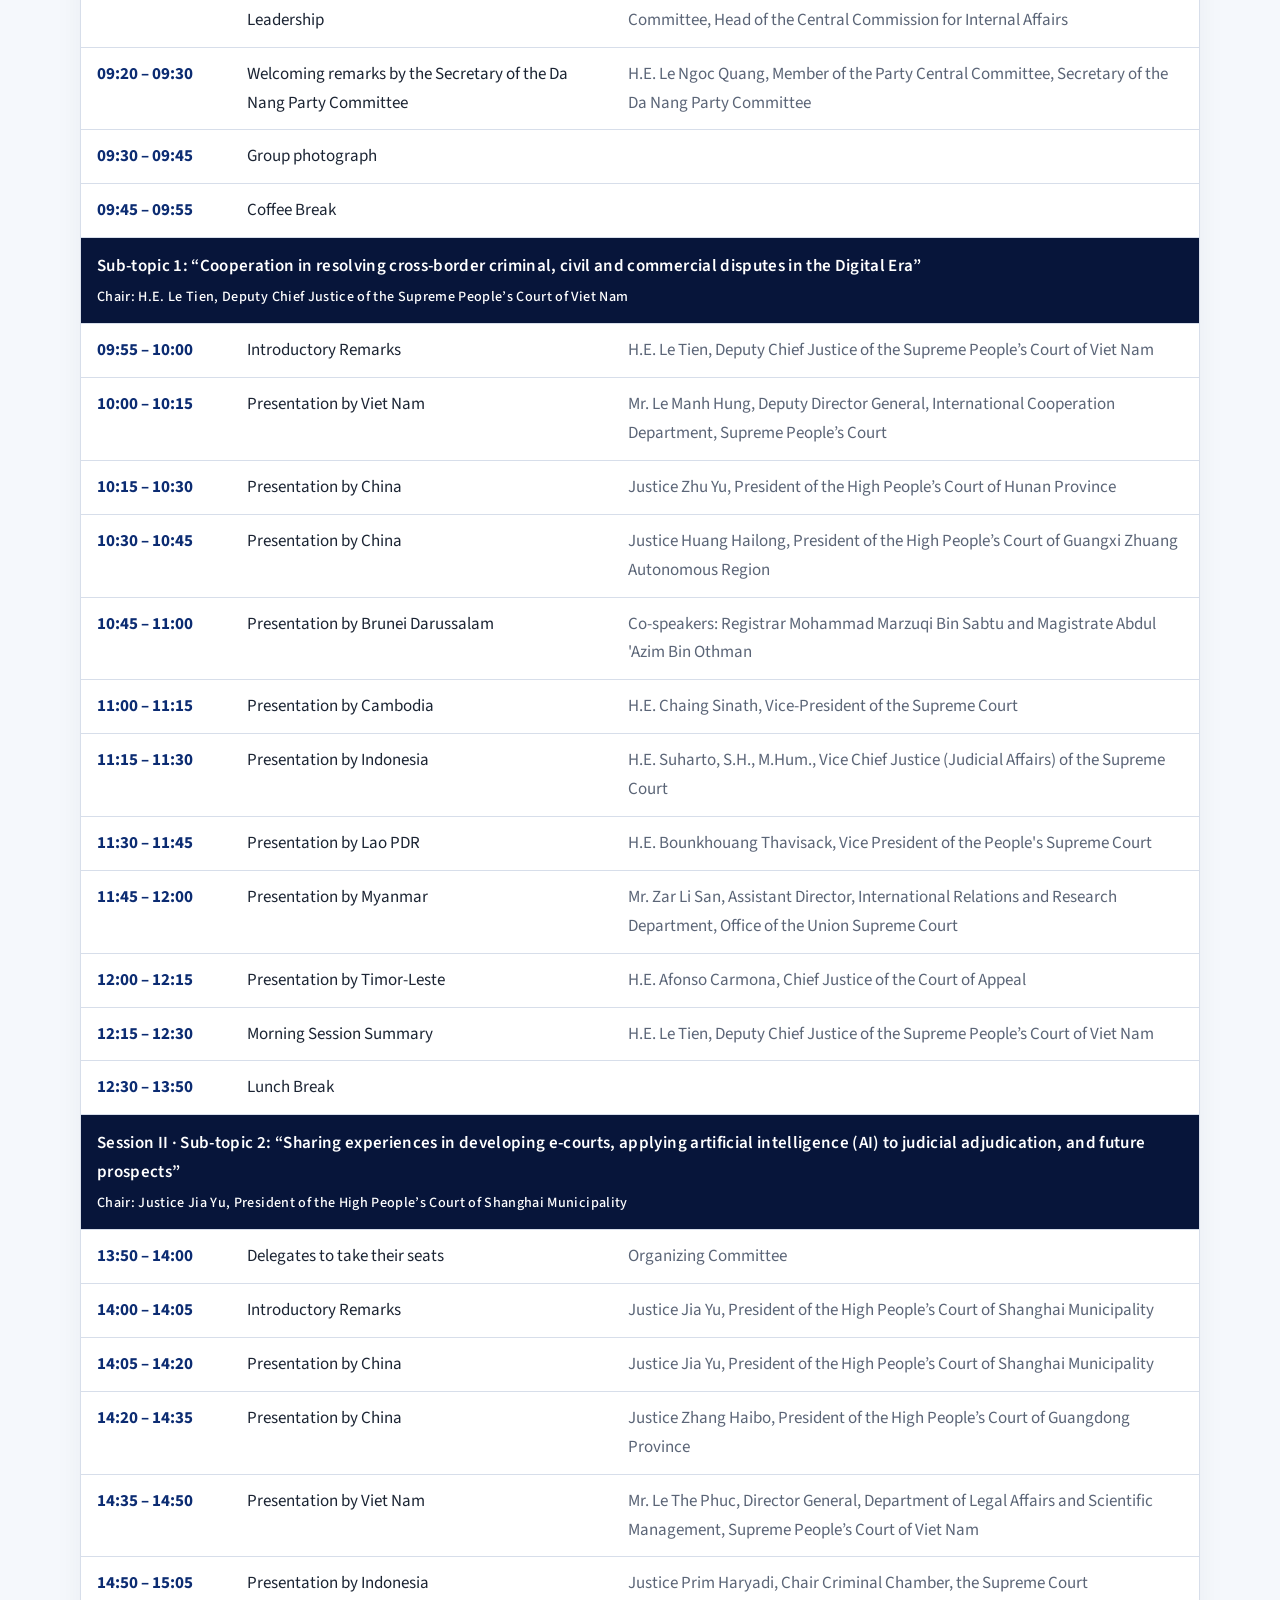
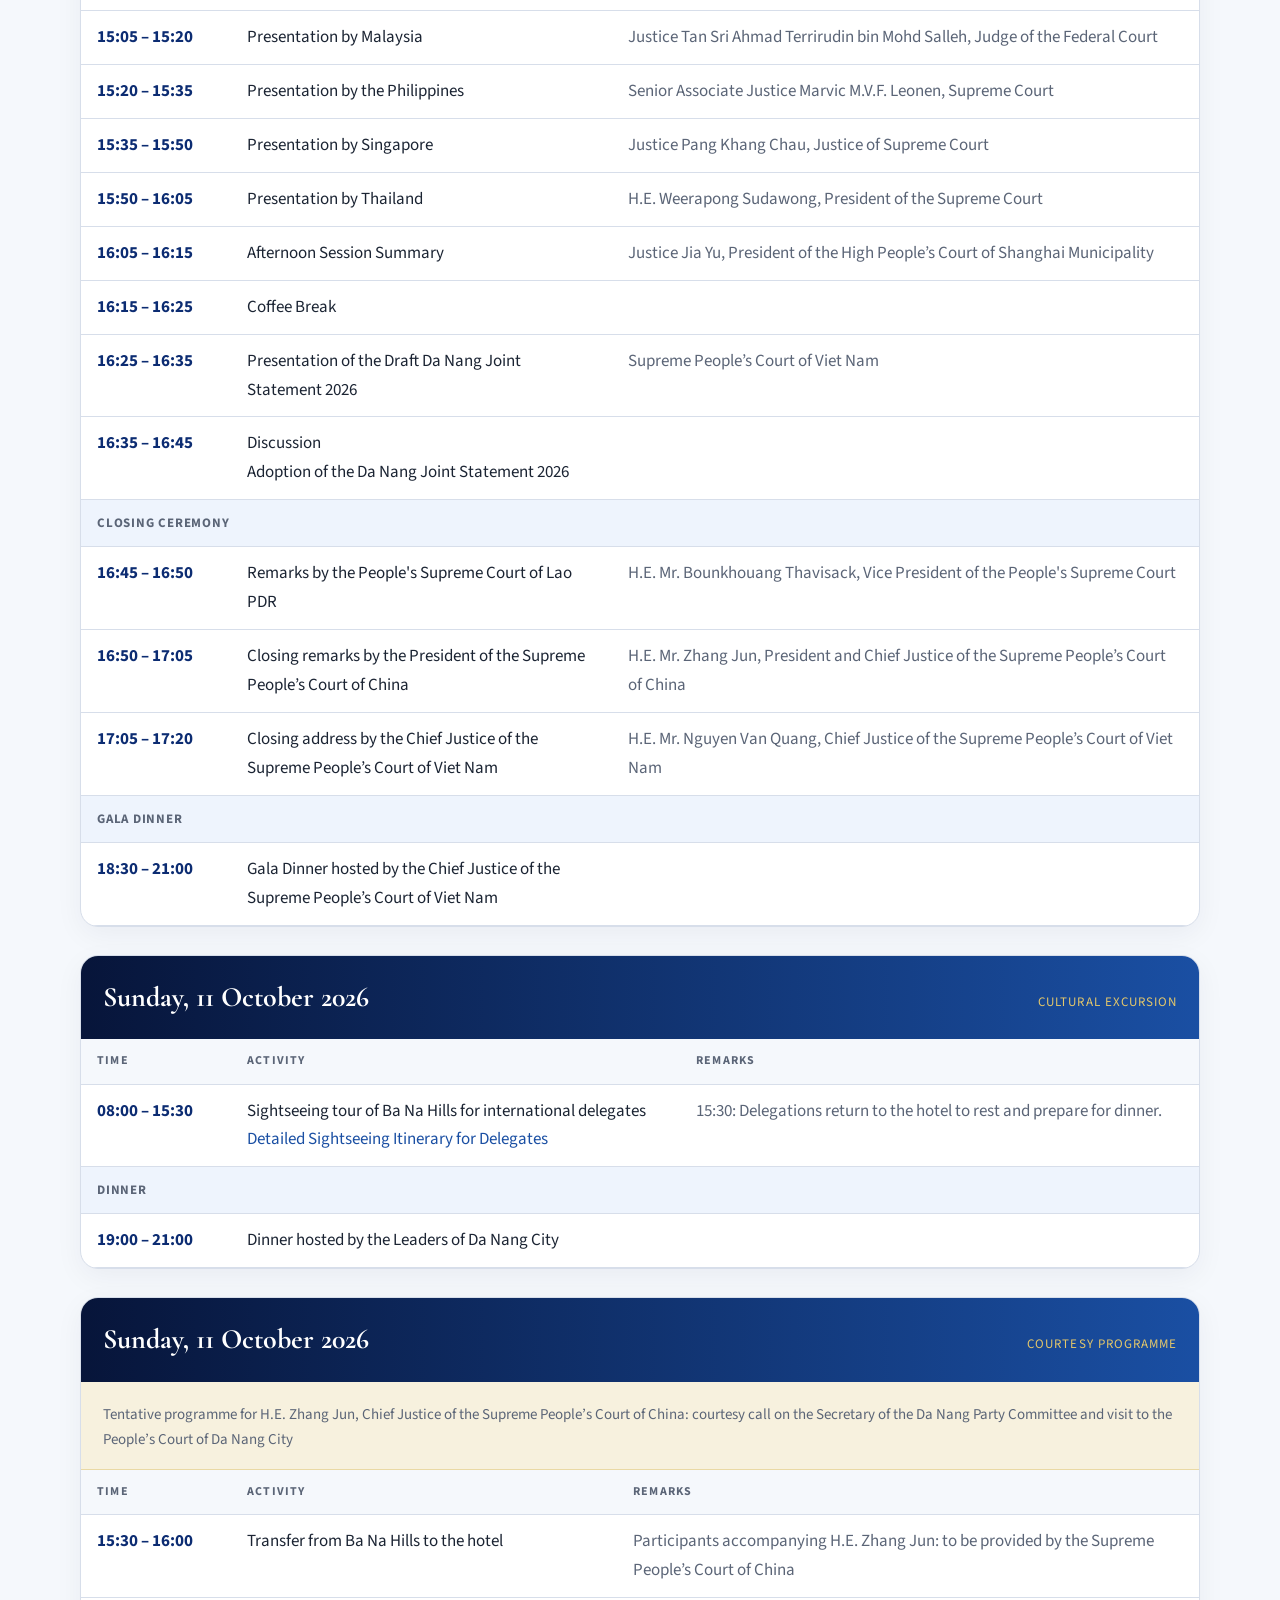
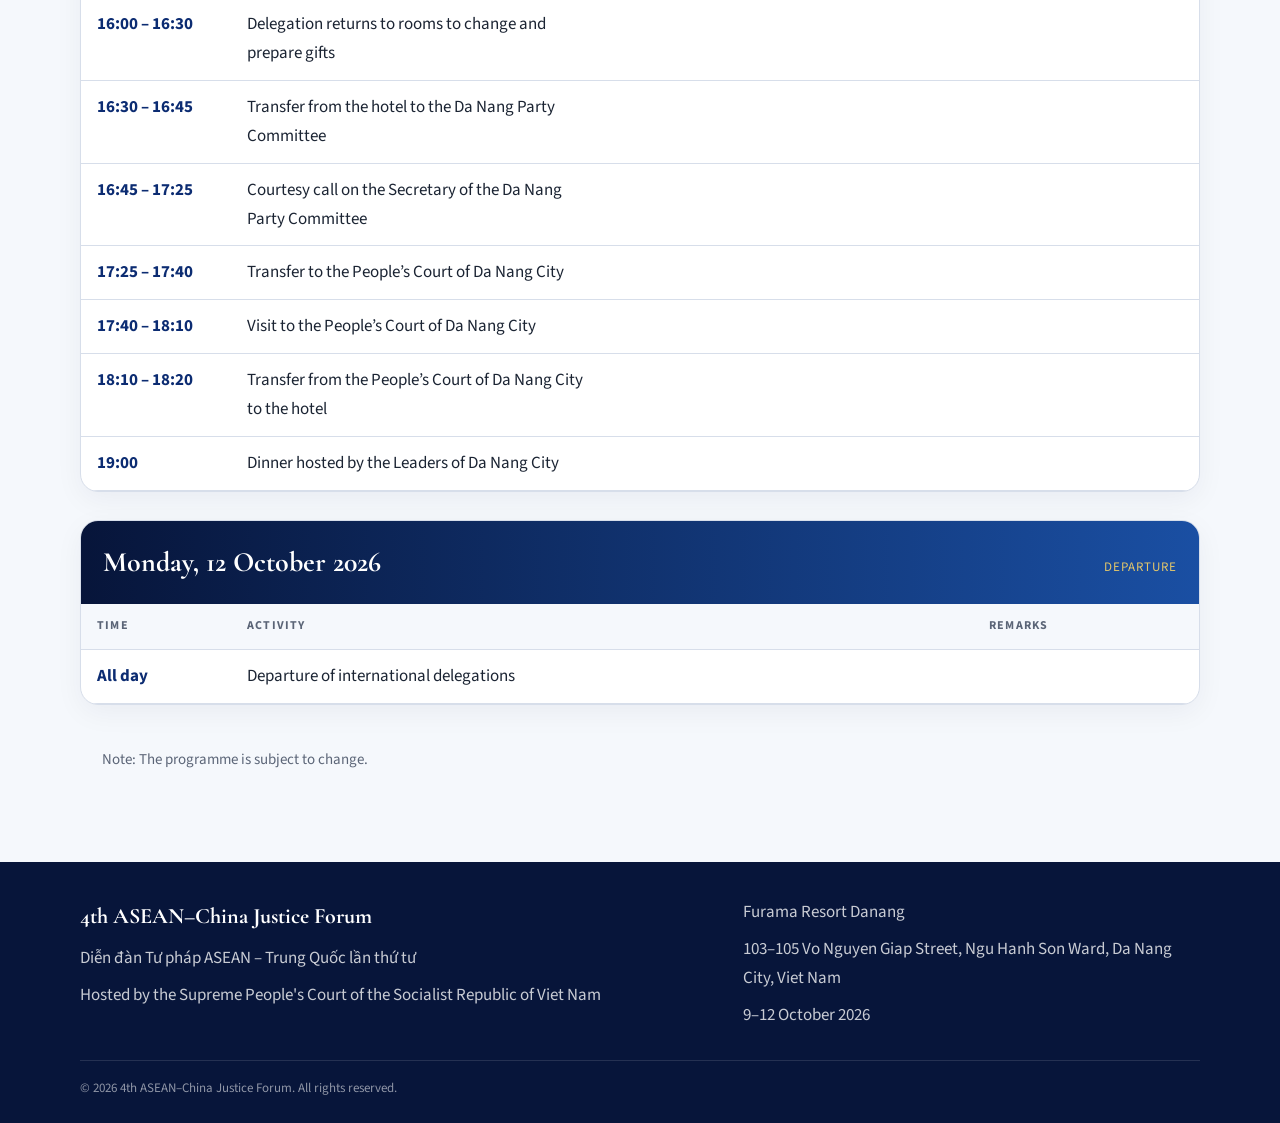
==== commit aadadccd: "update chương trình" ====
--- a/programme.html
+++ b/programme.html
@@ -125,7 +125,7 @@
                         <tr>
                             <td>08:30 – 08:40</td>
                             <td>Statement of purpose and introduction of delegates</td>
-                            <td>Supreme People’s Court of Viet Nam</td>
+                            <td>Organizing Committee</td>
                         </tr>
                         <tr>
                             <td>08:40 – 08:55</td>
@@ -222,7 +222,7 @@
                         <tr>
                             <td>12:00 – 12:15</td>
                             <td>Presentation by Timor-Leste</td>
-                            <td>H.E. Afonso Carmona, Chief Justice of the Supreme Court</td>
+                            <td>H.E. Afonso Carmona, Chief Justice of the Court of Appeal</td>
                         </tr>
                         <tr>
                             <td>12:15 – 12:30</td>
@@ -318,14 +318,19 @@
                             <td colspan="3">Closing Ceremony</td>
                         </tr>
                         <tr>
-                            <td>16:45 – 17:00</td>
+                            <td>16:45 – 16:50</td>
+                            <td>Remarks by the People's Supreme Court of Lao PDR</td>
+                            <td>H.E. Mr. Bounkhouang Thavisack, Vice President of the People's Supreme Court</td>
+                        </tr>
+                        <tr>
+                            <td>16:50 – 17:05</td>
                             <td>Closing remarks by the President of the Supreme People’s Court of China</td>
-                            <td>Mr. Zhang Jun, President and Chief Justice of the Supreme People’s Court of China</td>
-                        </tr>
-                        <tr>
-                            <td>17:00 – 17:15</td>
+                            <td>H.E. Mr. Zhang Jun, President and Chief Justice of the Supreme People’s Court of China</td>
+                        </tr>
+                        <tr>
+                            <td>17:05 – 17:20</td>
                             <td>Closing address by the Chief Justice of the Supreme People’s Court of Viet Nam</td>
-                            <td>Mr. Nguyen Van Quang, Chief Justice of the Supreme People’s Court of Viet Nam</td>
+                            <td>H.E. Mr. Nguyen Van Quang, Chief Justice of the Supreme People’s Court of Viet Nam</td>
                         </tr>
                         <tr class="ceremony">
                             <td colspan="3">Gala Dinner</td>
@@ -481,4 +486,4 @@
     <script src="assets/js/main.js?v=20260916"></script>
 </body>
 
-</html>+</html>
